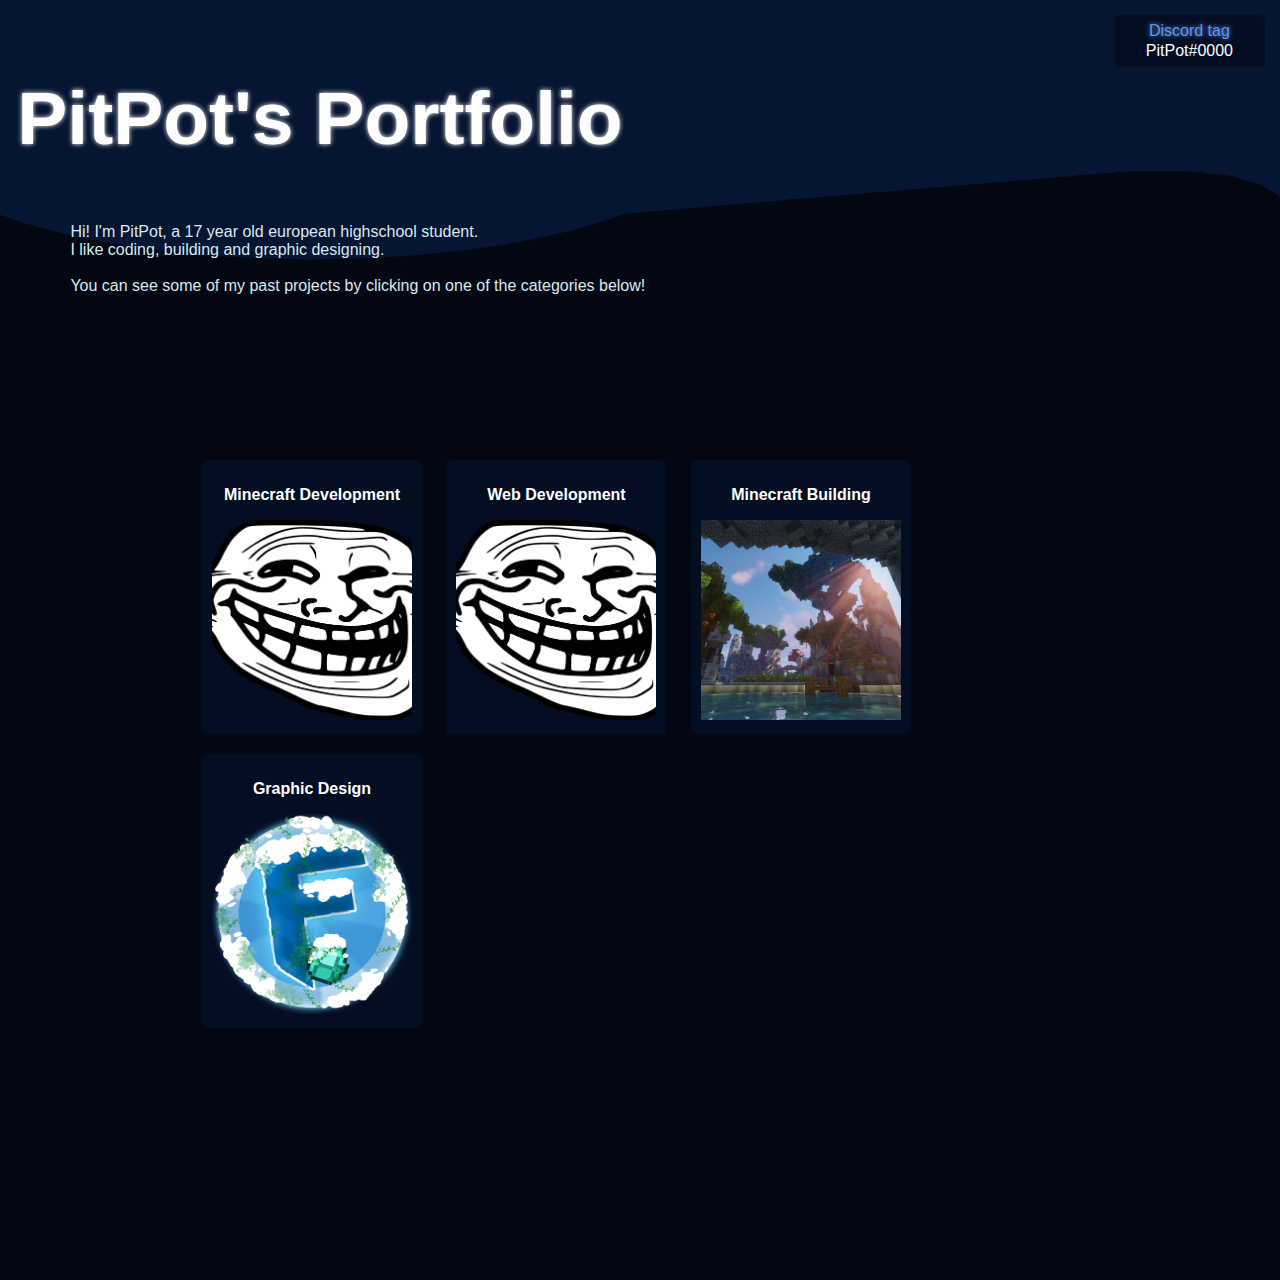
==== index.html @ 2fe8edd1 "Rename main.html to index.html" ====
<!DOCTYPE html>
<html lang="en">
<head>
    <meta charset="UTF-8">
    <meta http-equiv="X-UA-Compatible" content="IE=edge">
    <meta name="viewport" content="initial-scale=1.0">
    <title>PitPot's Portfolio</title>
    <link rel='stylesheet' type='text/css' media='screen' href='main.css'>
    <script src='main.js'></script>
</head>
<body>

    <img src="./assets/top.png" id="top-img">
    
    <p id="title">PitPot's Portfolio</p>
    <p id="description">
        Hi! I'm PitPot, a 17 year old european highschool student.<br>
        I like coding, building and graphic designing.<br>
        <br>
        You can see some of my past projects by clicking on one of the categories below!
    </p>

    <div id="discord">
        <p class="title">Discord tag</p>
        <p class="description">PitPot#0000</p>
    </div>

    
    <div id="categories">

        <div class="category" id="minecraft-dev-category" onclick="selectCategory('minecraft-dev-category')">
            <p class="title">Minecraft Development</p>
            <img src="./assets/580b585b2edbce24c47b2a2c.png" class="image">
        </div>

        <div class="category" id="web-dev-category" onclick="selectCategory('web-dev-category')">
            <p class="title">Web Development</p>
            <img src="./assets/580b585b2edbce24c47b2a2c.png" class="image">
        </div>

        <div class="category" id="minecraft-building-category" onclick="selectCategory('minecraft-building-category')">
            <p class="title">Minecraft Building</p>
            <img src="./assets/1.png" class="image">
        </div>

        <div class="category" id="graphic-design-category" onclick="selectCategory('graphic-design-category')">
            <p class="title">Graphic Design</p>
            <img src="./assets/logo.png" class="image">
        </div>

    </div>


    <div id="entries">
        
    </div>

</body>
</html>
---- main.css ----
body {
    background-color: rgb(2, 7, 17);
    font-family: Arial, Helvetica, sans-serif;
    color: white;
    margin: 0px;
}


#top-img {
    max-width: 100%;
    position: absolute;
    top: 0%;
}

#title {
    position: absolute;
    left: 25%;
    top: 0%;
    transform: translate(-50%);
    font-size: 75px;
    font-weight: bold;
    animation: fade-in 1s;
    text-shadow: #ffffff 0px 0px 5px;
}


#description {
    position: absolute;
    left: 5.5%;
    top: 23%;
    color: rgb(215, 233, 239);
    animation: fade-in 4s;
}


#discord {
    position: absolute;
    right: 0%;
    top: 0%;
    transform: translate(0% -100%);
    background-color: rgb(4, 14, 34);
    margin: 15px;
    padding: 5px 30px;
    border-radius: 5px;
}


#discord p.title {
    color: cornflowerblue;
    text-align: center;
    margin: 2px;
    text-shadow: cornflowerblue 0px 0px 5px;
}

#discord p.description {
    color: rgb(254, 254, 254);
    text-align: center;
    margin: 2px;
}


#categories {
    position: absolute;
    left: 50%;
    top: 50%;
    width: 70%;
    transform: translate(-50%);
}


.category {
    background-color: #040e22;
    border-radius: 5px;
    max-width: fit-content;
    display: inline-block;
    padding: 10px;
    margin: 10px;
    animation: fade-in 7s;
}

.category:hover {
    background-color: rgb(6, 21, 50);
    text-shadow: rgb(255, 255, 255) 0px 0px 10px;
}

.category p.title {
    color: white;
    text-align: center;
    font-weight: bold;
}

.category img.image {
    width: 200px;
    height: 200px;
    object-fit: cover;
}


#entries {
    position: absolute;
    left: 50%;
    top: 100%;
    width: 90%;
    transform: translate(-50%);
    visibility: hidden;
    padding: 5px;
    margin: 10px;
    border-radius: 10px;
}

.entry {
    background-image: -webkit-linear-gradient(left, 
    #091b3f 0%, 
    rgba(0,0,0,0) 75%
    );
    border-radius: 5px;
    max-width: 100%;
    display: block;
    padding: 10px;
    margin: 30px 10px;
    animation: fade-in 2s;
}

.entry .title{
    font-size: 50px;
    margin: 5px;
}


.entry .description{
    margin: 5px;
    color: lightblue;
}


.entry .image{
    align-items: center;
    margin: 5px;
    max-width: 550px;
    max-height: 550px;
    object-fit: contain;
}


@keyframes fade-in {
    from {
        opacity: 0%;
    }
    to {
        opacity: 100%;
    }
}
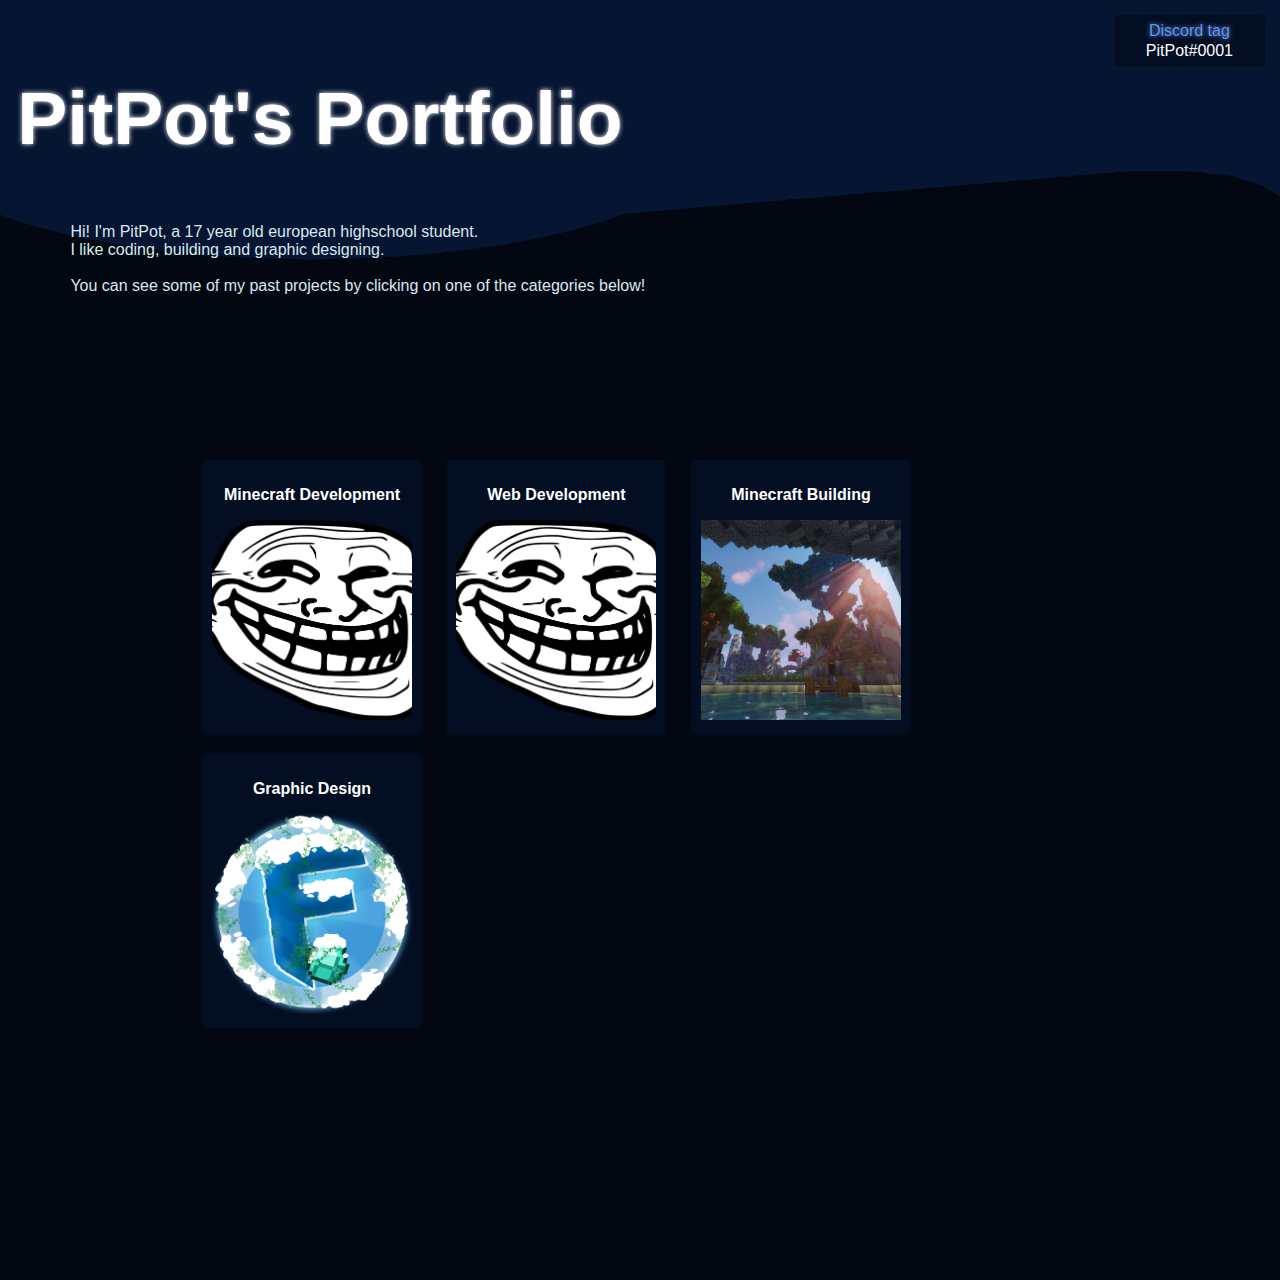
==== commit 7d5a8197: "Update index.html" ====
--- a/index.html
+++ b/index.html
@@ -22,7 +22,7 @@
 
     <div id="discord">
         <p class="title">Discord tag</p>
-        <p class="description">PitPot#0000</p>
+        <p class="description">PitPot#0001</p>
     </div>
 
     
--- a/main.css
+++ b/main.css
@@ -149,4 +149,4 @@
     to {
         opacity: 100%;
     }
-}
+}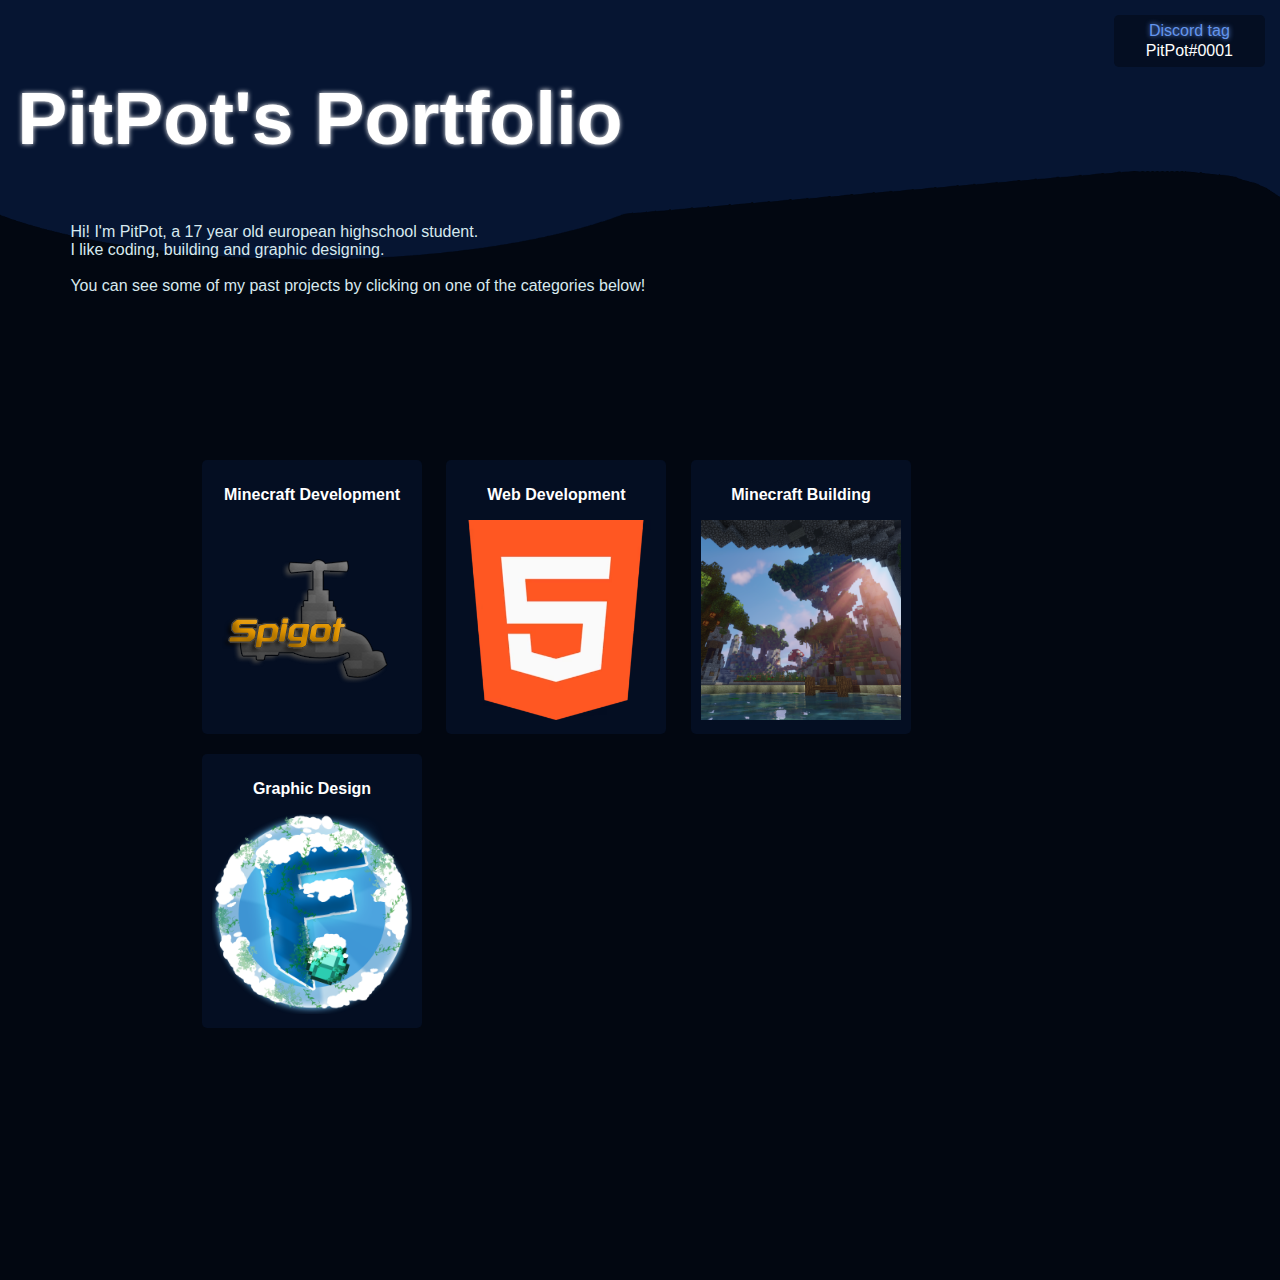
==== commit d5471617: "Update index.html" ====
--- a/index.html
+++ b/index.html
@@ -30,12 +30,12 @@
 
         <div class="category" id="minecraft-dev-category" onclick="selectCategory('minecraft-dev-category')">
             <p class="title">Minecraft Development</p>
-            <img src="./assets/580b585b2edbce24c47b2a2c.png" class="image">
+            <img src="./assets/spigot-logo.png" class="image">
         </div>
 
         <div class="category" id="web-dev-category" onclick="selectCategory('web-dev-category')">
             <p class="title">Web Development</p>
-            <img src="./assets/580b585b2edbce24c47b2a2c.png" class="image">
+            <img src="./assets/html-logo.avif" class="image">
         </div>
 
         <div class="category" id="minecraft-building-category" onclick="selectCategory('minecraft-building-category')">
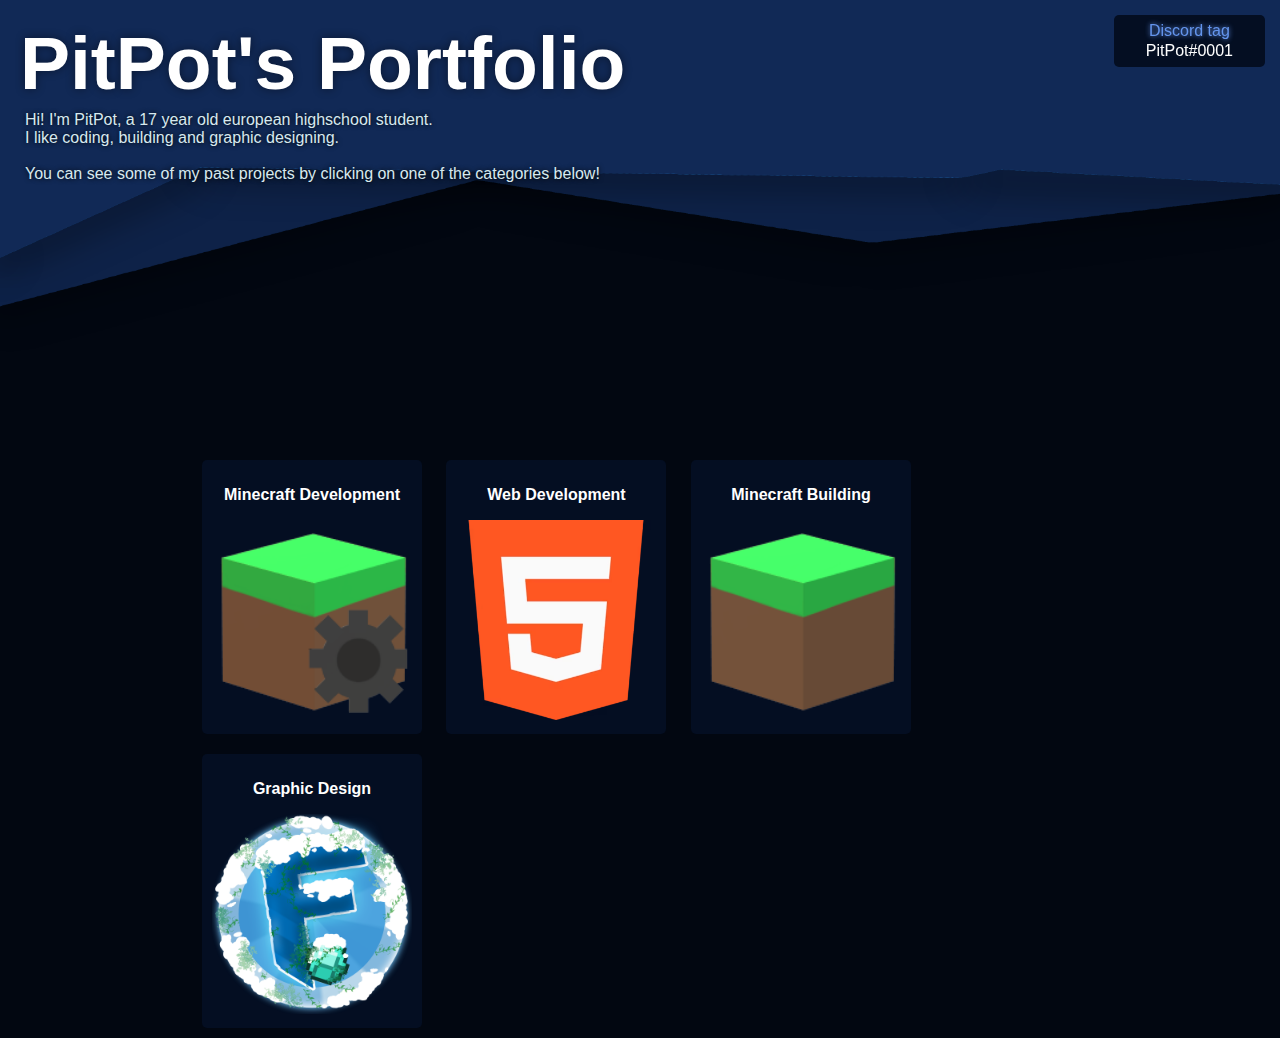
==== commit c8eb4adc: "Design improvements + multi image support" ====
--- a/index.html
+++ b/index.html
@@ -9,16 +9,18 @@
     <script src='main.js'></script>
 </head>
 <body>
+    <img src="./assets/top.png" id="top-img">
 
-    <img src="./assets/top.png" id="top-img">
-    
-    <p id="title">PitPot's Portfolio</p>
+    <div id="title-box">
+        <p id="title">PitPot's Portfolio</p>
     <p id="description">
         Hi! I'm PitPot, a 17 year old european highschool student.<br>
         I like coding, building and graphic designing.<br>
         <br>
         You can see some of my past projects by clicking on one of the categories below!
     </p>
+    </div>
+    
 
     <div id="discord">
         <p class="title">Discord tag</p>
@@ -30,7 +32,7 @@
 
         <div class="category" id="minecraft-dev-category" onclick="selectCategory('minecraft-dev-category')">
             <p class="title">Minecraft Development</p>
-            <img src="./assets/spigot-logo.png" class="image">
+            <img src="./assets/mc-gear.png" class="image">
         </div>
 
         <div class="category" id="web-dev-category" onclick="selectCategory('web-dev-category')">
@@ -40,7 +42,7 @@
 
         <div class="category" id="minecraft-building-category" onclick="selectCategory('minecraft-building-category')">
             <p class="title">Minecraft Building</p>
-            <img src="./assets/1.png" class="image">
+            <img src="./assets/mc-block.png" class="image">
         </div>
 
         <div class="category" id="graphic-design-category" onclick="selectCategory('graphic-design-category')">
@@ -56,4 +58,4 @@
     </div>
 
 </body>
-</html>
+</html>--- a/main.css
+++ b/main.css
@@ -1,3 +1,7 @@
+html {
+    scroll-behavior: smooth;
+}
+
 body {
     background-color: rgb(2, 7, 17);
     font-family: Arial, Helvetica, sans-serif;
@@ -12,29 +16,34 @@
     top: 0%;
 }
 
+
+#title-box {
+    position: absolute;
+    padding: 20px;
+}
+
 #title {
-    position: absolute;
-    left: 25%;
-    top: 0%;
-    transform: translate(-50%);
+    font-family: Arial, Helvetica, sans-serif;
+    margin: 0px;
     font-size: 75px;
     font-weight: bold;
     animation: fade-in 1s;
-    text-shadow: #ffffff 0px 0px 5px;
+    z-index: 10;
+    text-shadow: rgba(0, 0, 0, 0.437) 0px 0px 10px;
 }
 
 
 #description {
-    position: absolute;
-    left: 5.5%;
-    top: 23%;
+    margin: 5px;
     color: rgb(215, 233, 239);
     animation: fade-in 4s;
+    z-index: 10;
+    text-shadow: black 0px 0px 5px;
 }
 
 
 #discord {
-    position: absolute;
+    position: fixed;
     right: 0%;
     top: 0%;
     transform: translate(0% -100%);
@@ -79,8 +88,9 @@
 }
 
 .category:hover {
-    background-color: rgb(6, 21, 50);
-    text-shadow: rgb(255, 255, 255) 0px 0px 10px;
+    background-color: rgb(7, 23, 56);
+    box-shadow: rgb(19, 69, 170) 0px 0px 10px;
+    cursor: pointer;
 }
 
 .category p.title {
@@ -108,9 +118,10 @@
     border-radius: 10px;
 }
 
-.entry {
+
+.sub-category {
     background-image: -webkit-linear-gradient(left, 
-    #091b3f 0%, 
+    #050e22 0%, 
     rgba(0,0,0,0) 75%
     );
     border-radius: 5px;
@@ -121,6 +132,38 @@
     animation: fade-in 2s;
 }
 
+.sub-category .title{
+    font-size: 50px;
+    margin: 5px;
+}
+
+
+.sub-category .description{
+    margin: 5px;
+    color: rgb(225, 225, 225);
+}
+
+.sub-category .image{
+    margin: 5px;
+    max-width: 200px;
+    max-height: 200px;
+    object-fit: contain;
+}
+
+
+.entry {
+    background-image: -webkit-linear-gradient(left, 
+    #091a3d 0%, 
+    rgba(0,0,0,0) 100%
+    );
+    border-radius: 5px;
+    max-width: 100%;
+    display: block;
+    padding: 10px;
+    margin: 30px 10px;
+    animation: fade-in 2s;
+}
+
 .entry .title{
     font-size: 50px;
     margin: 5px;
@@ -139,6 +182,61 @@
     max-width: 550px;
     max-height: 550px;
     object-fit: contain;
+}
+
+.entry .image-preview{
+    display: inline-block;
+    align-items: center;
+    max-width: 150px;
+    max-height: 125px;
+    object-fit: contain;
+    margin: 2px 4px;
+}
+
+.entry .image-preview:hover {
+    box-shadow: rgb(251, 251, 251) 0px 0px 10px;
+    cursor: pointer;
+}
+
+.entry .preview-box {
+    width: fit-content;
+    background-color: #050e22;
+    padding: 3px;
+    margin: 10px 5px;
+}
+
+
+.review_box {
+    border-radius: 2px;
+    background-color: #050e22;
+    padding: 5px;
+    margin: 5px;
+    display: inline-block;
+    max-width: 50%;
+    width: fit-content;
+}
+
+
+.review_author {
+    color: white;
+    font-size: 19px;
+    display: inline-block;
+    margin: 5px 5px;
+}
+
+.review_stars {
+    color: rgb(255, 225, 0);
+    font-size: 19px;
+    font-weight: bold;
+    display: inline-block;
+    margin: 5px 5px;
+}
+
+
+.review_message {
+    color: rgb(222, 222, 222);
+    font-size: 15px;
+    margin: 5px 5px;
 }
 
 
